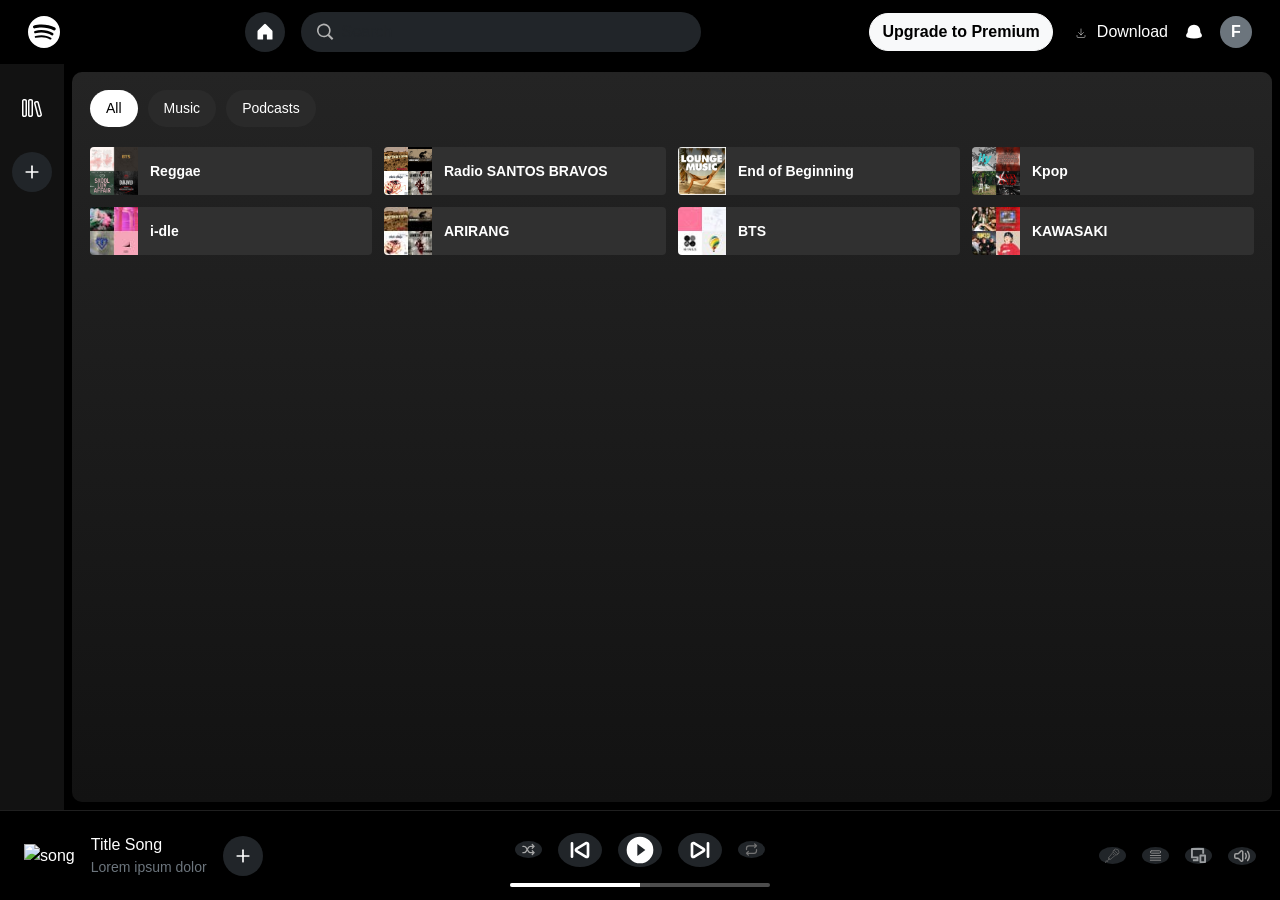
==== index.html @ ae56f664 "start repo" ====
<!doctype html>
<html lang="en">
  <head>
    <meta charset="utf-8" />
    <meta name="viewport" content="width=device-width, initial-scale=1" />
    <title>Spotify Layout</title>
    <link
      href="https://cdn.jsdelivr.net/npm/bootstrap@5.3.8/dist/css/bootstrap.min.css"
      rel="stylesheet"
      integrity="sha384-sRIl4kxILFvY47J16cr9ZwB07vP4J8+LH7qKQnuqkuIAvNWLzeN8tE5YBujZqJLB"
      crossorigin="anonymous"
    />
    <link rel="stylesheet" href="./styles/styles.css" />
  </head>

  <body class="spotify-app">
    <header>
      <nav class="navbar bg-black px-3">
        <div
          class="container-fluid d-flex justify-content-between align-items-center"
        >
          <!-- LEFT -->
          <div class="d-flex align-items-center">
            <a href="#" class="me-3">
              <svg width="32" height="32" fill="#ffffff" viewBox="0 0 16 16">
                <path
                  d="M8 0a8 8 0 1 0 0 16A8 8 0 0 0 8 0m3.669 11.538a.5.5 0 0 1-.686.165c-1.879-1.147-4.243-1.407-7.028-.77a.499.499 0 0 1-.222-.973c3.048-.696 5.662-.397 7.77.892a.5.5 0 0 1 .166.686m.979-2.178a.624.624 0 0 1-.858.205c-2.15-1.321-5.428-1.704-7.972-.932a.625.625 0 0 1-.362-1.194c2.905-.881 6.517-.454 8.986 1.063a.624.624 0 0 1 .206.858m.084-2.268C10.154 5.56 5.9 5.419 3.438 6.166a.748.748 0 1 1-.434-1.432c2.825-.857 7.523-.692 10.492 1.07a.747.747 0 1 1-.764 1.288"
                />
              </svg>
            </a>
          </div>

          <!-- CENTER -->
          <div
            class="d-flex align-items-center flex-grow-1 justify-content-center"
          >
            <div
              class="bg-dark rounded-circle d-flex align-items-center justify-content-center me-3"
              style="width: 40px; height: 40px"
            >
              <svg width="20" height="20" fill="#ffffff" viewBox="0 0 256 256">
                <path
                  d="M224,120v96a8,8,0,0,1-8,8H160a8,8,0,0,1-8-8V164a4,4,0,0,0-4-4H108a4,4,0,0,0-4,4v52a8,8,0,0,1-8,8H40a8,8,0,0,1-8-8V120a16,16,0,0,1,4.69-11.31l80-80a16,16,0,0,1,22.62,0l80,80A16,16,0,0,1,224,120Z"
                />
              </svg>
            </div>

            <div
              class="d-flex align-items-center bg-dark rounded-pill px-3"
              style="width: 400px; height: 40px"
            >
              <svg
                width="18"
                height="18"
                fill="#b3b3b3"
                class="me-2"
                viewBox="0 0 16 16"
              >
                <path
                  d="M11.742 10.344a6.5 6.5 0 1 0-1.397 1.398h-.001l3.85 3.85 1.415-1.414-3.85-3.85zm-5.242 1.156a5 5 0 1 1 0-10 5 5 0 0 1 0 10z"
                />
              </svg>
              <input
                type="search"
                class="form-control bg-transparent border-0 text-white p-0"
                placeholder="Search"
              />
            </div>
          </div>

          <!-- RIGHT -->
          <div class="d-flex align-items-center">
            <button class="btn btn-light rounded-pill me-3 fw-bold">
              Upgrade to Premium
            </button>

            <div class="d-flex align-items-center me-3">
              <span class="me-1">
                <svg
                  xmlns="http://www.w3.org/2000/svg"
                  width="24"
                  height="12"
                  viewBox="0 0 24 24"
                  fill="none"
                  stroke="#ffffff"
                  stroke-width="1"
                  stroke-linecap="round"
                  stroke-linejoin="round"
                >
                  <path d="M4 17v2a2 2 0 0 0 2 2h12a2 2 0 0 0 2 -2v-2" />
                  <path d="M7 11l5 5l5 -5" />
                  <path d="M12 4l0 12" />
                </svg>
              </span>
              <a
                href="#"
                class="text-white text-decoration-none d-flex align-items-center"
              >
                Download
              </a>
            </div>

            <div class="me-3">
              <svg width="20" height="20" fill="#ffffff" viewBox="0 0 24 24">
                <path
                  d="M12 2C7.84 2 4.48 5.36 4.48 9.52c0 1.04-.06 2.02-.68 2.91-.48.68-1.13 1.36-1.26 2.2-.21 1.35.74 2.29 1.9 2.76 4.46 1.79 10.67 1.79 15.13 0 1.16-.47 2.11-1.41 1.9-2.76-.13-.84-.78-1.52-1.26-2.2-.62-.89-.68-1.87-.68-2.91C19.52 5.36 16.16 2 12 2z"
                />
              </svg>
            </div>

            <div
              class="bg-secondary rounded-circle d-flex align-items-center justify-content-center text-white fw-bold"
              style="width: 32px; height: 32px"
            >
              F
            </div>
          </div>
        </div>
      </nav>
    </header>

    <div class="layout">
      <!-- SIDEBAR -->
      <aside class="sidebar">
        <div class="d-flex text-center p-3">
          <svg
            width="24"
            height="24"
            viewBox="0 0 24 24"
            fill="none"
            xmlns="http://www.w3.org/2000/svg"
          >
            <path
              d="M4 3H5C6.05382 3 6.91812 3.8164 6.99451 4.85081L7 5V19C7 20.0538 6.1836 20.9181 5.14919 20.9945L5 21H4C2.94618 21 2.08188 20.1836 2.00549 19.1492L2 19V5C2 3.94618 2.8164 3.08188 3.85081 3.00549L4 3H5H4ZM10 3H11C12.0538 3 12.9181 3.8164 12.9945 4.85081L13 5V19C13 20.0538 12.1836 20.9181 11.1492 20.9945L11 21H10C8.94618 21 8.08188 20.1836 8.00549 19.1492L8 19V5C8 3.94618 8.8164 3.08188 9.85081 3.00549L10 3H11H10ZM16.9743 5.0005C17.8138 5.0005 18.5825 5.5311 18.8643 6.34636L18.9113 6.5025L21.9263 18.2485C22.1888 19.2689 21.613 20.3094 20.6295 20.6402L20.4863 20.6825L19.5173 20.9315C19.3513 20.9735 19.1833 20.9945 19.0193 20.9945C18.1807 20.9945 17.4112 20.463 17.1302 19.6476L17.0833 19.4915L14.0673 7.7465C13.8058 6.72514 14.3807 5.68555 15.3649 5.35484L15.5083 5.3125L16.4763 5.0635C16.6423 5.0205 16.8103 5.0005 16.9743 5.0005ZM5 4.5H4C3.75467 4.5 3.55042 4.67778 3.50806 4.91043L3.5 5V19C3.5 19.2444 3.67699 19.4494 3.91016 19.4919L4 19.5H5C5.24533 19.5 5.44958 19.3222 5.49194 19.0896L5.5 19V5C5.5 4.75556 5.32301 4.55062 5.08984 4.50809L5 4.5ZM11 4.5H10C9.75467 4.5 9.55042 4.67778 9.50806 4.91043L9.5 5V19C9.5 19.2444 9.67699 19.4494 9.91016 19.4919L10 19.5H11C11.2453 19.5 11.4496 19.3222 11.4919 19.0896L11.5 19V5C11.5 4.75556 11.323 4.55062 11.0898 4.50809L11 4.5ZM16.9753 6.5005L16.9119 6.50437L16.8493 6.5165L15.8813 6.7645C15.7063 6.8095 15.6143 6.9275 15.5743 6.9955C15.5431 7.0483 15.4985 7.14718 15.5049 7.27422L15.5203 7.3745L18.5363 19.1185C18.6023 19.3765 18.8333 19.4945 19.0193 19.4945L19.0818 19.4906L19.1443 19.4785L20.1133 19.2295C20.3515 19.1691 20.5052 18.9458 20.4879 18.7102L20.4733 18.6215L17.4583 6.8755C17.3913 6.6185 17.1613 6.5005 16.9753 6.5005Z"
              fill="#ffffff"
            />
          </svg>
        </div>

        <div
          class="bg-dark rounded-circle d-flex align-items-center justify-content-center"
          style="width: 40px; height: 40px"
        >
          <svg
            xmlns="http://www.w3.org/2000/svg"
            width="20"
            height="20"
            viewBox="0 0 24 24"
            fill="none"
            stroke="#ffffff"
            stroke-width="2"
            stroke-linecap="round"
            stroke-linejoin="round"
          >
            <path d="M12 5l0 14" />
            <path d="M5 12l14 0" />
          </svg>
        </div>
      </aside>

      <!-- MAIN CONTENT -->
      <main class="content">
        <section class="filters">
          <button class="btn-Spotify btn-S-White">All</button>
          <button class="btn-Spotify">Music</button>
          <button class="btn-Spotify">Podcasts</button>
        </section>

        <section class="cards-grid">
          <div class="music-card">
            <img
              src="./assets/ab67616d00001e021504edb7a9a5e4e64547fb94ab67616d00001e022666df197eac73ae823e1e67ab67616d00001e02ab9433cc4b9cda9431be879aab67616d00001e02abe7090bc3ae94d741dfaf6b.jpg"
              alt="artist"
            />
            <span>Reggae</span>
          </div>

          <div class="music-card">
            <img
              src="./assets/ab67616d00001e0207bc7d2a745636c356b4d0aaab67616d00001e025f1f51d14e8bea89484ecd1bab67616d00001e02985bf5ede2fe4a048ee85f28ab67616d00001e02e2f039481babe23658fc719a.jpg"
              alt="artist"
            />
            <span>Radio SANTOS BRAVOS</span>
          </div>

          <div class="music-card">
            <img
              src="./assets/ab67706c0000da848a8fc555493a58db7da9fc94.jpg"
              alt="artist"
            />
            <span>End of Beginning</span>
          </div>

          <div class="music-card">
            <img
              src="./assets/ab67616d00001e02180b525bce247f4136a98439ab67616d00001e02b604218e7a03496f7d35e576ab67616d00001e02bbd45c8d36e0e045ef640411ab67616d00001e02c4583f3ad76630879a75450a.jpg"
              alt="artist"
            />
            <span>Kpop</span>
          </div>

          <div class="music-card">
            <img
              src="./assets/assets-spotify/ab67616d00001e0262e6288a5887b95176cca29eab67616d00001e02ac93d8b1bd84fa6b5291ba21ab67616d00001e02dd2c0e8a5d4b0c1e227e4c7bab67616d00001e02ff4ec21d7817138cabcc19bc.jpg"
              alt="artist"
            />
            <span>i-dle</span>
          </div>

          <div class="music-card">
            <img
              src="./assets/assets-spotify/ab67616d00001e0207bc7d2a745636c356b4d0aaab67616d00001e025f1f51d14e8bea89484ecd1bab67616d00001e02985bf5ede2fe4a048ee85f28ab67616d00001e02e2f039481babe23658fc719a.jpg"
              alt="artist"
            />
            <span>ARIRANG</span>
          </div>

          <div class="music-card">
            <img
              src="./assets/assets-spotify/ab67616d00001e0218d0ed4f969b376893f9a38fab67616d00001e02829305487c8f3b96a1d955b3ab67616d00001e028bd5d941f9ced8e7f9c60dd4ab67616d00001e02c6dbc63cf145b4ff6bee3322.jpg"
              alt="artist"
            />
            <span>BTS</span>
          </div>

          <div class="music-card">
            <img
              src="./assets/assets-spotify/ab67616d00001e021c02d013d059077dec33b5f8ab67616d00001e0244de3fd4618260574d905bccab67616d00001e026a1452f9a83c490a4d18ef5aab67616d00001e02cf7e54f668d6a31dd6566f24.jpg"
              alt="artist"
            />
            <span>KAWASAKI</span>
          </div>
        </section>
      </main>
    </div>

    <footer class="player">
      <!-- FOOTER REPRODUCTOR SPOTIFY -->
      <!-- LEFT -->
      <section class="player-left d-flex align-items-center">
        <div class="p-1 m-1">
          <img
            src="./assets/assets-spotify/liked-songs-64.png"
            alt="song"
            width="50"
          />
        </div>

        <div class="d-flex flex-column text-nowrap ms-2">
          <div class="text-white">Title Song</div>
          <div class="text-secondary small">Lorem ipsum dolor</div>
        </div>

        <button
          class="ms-3 bg-dark border-0 rounded-circle d-flex align-items-center justify-content-center"
          style="width: 40px; height: 40px"
        >
          <svg
            xmlns="http://www.w3.org/2000/svg"
            width="20"
            height="20"
            viewBox="0 0 24 24"
            fill="none"
            stroke="#ffffff"
            stroke-width="2"
            stroke-linecap="round"
            stroke-linejoin="round"
          >
            <path d="M12 5l0 14" />
            <path d="M5 12l14 0" />
          </svg>
        </button>
      </section>

      <!-- PLAYERBOX -->
      <section
        class="player-center d-flex flex-column justify-content-center align-items-center"
      >
        <div class="d-flex align-items-center mb-2">
          <button
            class="m-2 bg-dark border-0 rounded-circle d-flex align-items-center justify-content-center"
          >
            <svg
              xmlns="http://www.w3.org/2000/svg"
              width="15"
              height="15"
              viewBox="0 0 24 24"
              style="color: rgb(168, 168, 168)"
            >
              <g fill="currentColor">
                <path
                  d="M21.924 6.617a1 1 0 0 0-.217-.324l-3-3a1 1 0 1 0-1.414 1.414L18.586 6h-3.321a5 5 0 0 0-4.288 2.428l-3.67 6.115A3 3 0 0 1 4.736 16H3a1 1 0 1 0 0 2h1.735a5 5 0 0 0 4.288-2.428l3.67-6.115A3 3 0 0 1 15.264 8h3.32l-1.292 1.293a1 1 0 0 0 1.414 1.414l3-3A1 1 0 0 0 22 7m-.076-.383a1 1 0 0 1 .076.38z"
                ></path>
                <path
                  d="m21.706 17.708l-2.999 3a1 1 0 0 1-1.414-1.415L18.586 18h-3.321a5 5 0 0 1-4.288-2.428l-3.67-6.115A3 3 0 0 0 4.736 8H3a1 1 0 0 1 0-2h1.735a5 5 0 0 1 4.288 2.428l3.67 6.115A3 3 0 0 0 15.264 16h3.32l-1.292-1.293a1 1 0 0 1 1.414-1.414l3 3c.195.194.292.45.293.704V17a1 1 0 0 1-.294.708z"
                ></path>
              </g>
            </svg>
          </button>

          <button
            class="m-2 bg-dark border-0 rounded-circle d-flex align-items-center justify-content-center"
          >
            <svg
              xmlns="http://www.w3.org/2000/svg"
              width="32"
              height="32"
              viewBox="0 0 24 24"
              style="color: rgb(255, 255, 255)"
            >
              <path
                fill="currentColor"
                d="M19 7.766c0-1.554-1.696-2.515-3.029-1.715l-7.056 4.234c-1.295.777-1.295 2.653 0 3.43l7.056 4.234c1.333.8 3.029-.16 3.029-1.715zM9.944 12L17 7.766v8.468zM6 6a1 1 0 0 1 1 1v10a1 1 0 1 1-2 0V7a1 1 0 0 1 1-1"
              ></path>
            </svg>
          </button>

          <button
            class="m-2 bg-dark border-0 rounded-circle d-flex align-items-center justify-content-center"
          >
            <svg
              xmlns="http://www.w3.org/2000/svg"
              width="32"
              height="32"
              viewBox="0 0 24 24"
              style="color: rgb(255, 255, 255)"
            >
              <path
                fill="currentColor"
                d="M12 2a10 10 0 1 0 10 10A10 10 0 0 0 12 2m-2 14.5v-9l6 4.5z"
              ></path>
            </svg>
          </button>

          <button
            class="m-2 bg-dark border-0 rounded-circle d-flex align-items-center justify-content-center"
          >
            <svg
              xmlns="http://www.w3.org/2000/svg"
              width="32"
              height="32"
              viewBox="0 0 24 24"
              style="color: rgb(255, 255, 255)"
            >
              <path
                fill="currentColor"
                d="M5 7.766c0-1.554 1.696-2.515 3.029-1.715l7.056 4.234c1.295.777 1.295 2.653 0 3.43L8.03 17.949c-1.333.8-3.029-.16-3.029-1.715zM14.056 12L7 7.766v8.468zM18 6a1 1 0 0 1 1 1v10a1 1 0 1 1-2 0V7a1 1 0 0 1 1-1"
              ></path>
            </svg>
          </button>

          <button
            class="m-2 bg-dark border-0 rounded-circle d-flex align-items-center justify-content-center"
          >
            <svg
              xmlns="http://www.w3.org/2000/svg"
              width="15"
              height="15"
              viewBox="0 0 24 24"
              style="color: rgb(115, 115, 115)"
            >
              <path
                fill="currentColor"
                d="M20.924 5.617a1 1 0 0 0-.217-.324l-3-3a1 1 0 1 0-1.414 1.414L17.586 5H8a5 5 0 0 0-5 5v2a1 1 0 1 0 2 0v-2a3 3 0 0 1 3-3h9.586l-1.293 1.293a1 1 0 0 0 1.414 1.414l3-3A1 1 0 0 0 21 6m-.076-.383a1 1 0 0 1 .076.38zm-17.848 12a1 1 0 0 0 .217 1.09l3 3a1 1 0 0 0 1.414-1.414L6.414 19H16a5 5 0 0 0 5-5v-2a1 1 0 1 0-2 0v2a3 3 0 0 1-3 3H6.414l1.293-1.293a1 1 0 1 0-1.414-1.414l-3 3m-.217.324a1 1 0 0 1 .215-.322z"
              ></path>
            </svg>
          </button>
        </div>

        <div class="progress" style="width: 260px; height: 4px">
          <div class="progress-bar" style="width: 50%"></div>
        </div>
      </section>

      <!-- RIGHTBOX -->
      <section
        class="player-right d-flex justify-content-end align-items-center"
      >
        <button
          class="m-2 bg-dark border-0 rounded-circle d-flex align-items-center justify-content-center"
        >
          <svg
            xmlns="http://www.w3.org/2000/svg"
            width="15"
            height="15"
            viewBox="0 0 24 24"
            style="color: rgb(112, 112, 112)"
          >
            <g
              fill="none"
              stroke="currentColor"
              stroke-linejoin="round"
              stroke-miterlimit="10"
            >
              <path
                d="m17.476 10.756l1.665.467L22.5 7.864l-1.414-4.95l-4.95-1.414l-3.359 3.359l.467 1.665"
              ></path>
              <path
                d="m17.476 10.756l-8.765 7.361l-2.828-2.828l7.361-8.765m4.232 4.232l-4.232-4.232m1.124-3.256l6.364 6.364"
              ></path>
              <path d="m5.883 15.289l-.354 3.182l3.182-.354"></path>
              <path
                stroke-linecap="round"
                d="M5.529 18.47L4.5 19.5v2l-3-1v2l-1 1M14.015 9.985l-.707.707"
              ></path>
            </g>
          </svg>
        </button>

        <button
          class="m-2 bg-dark border-0 rounded-circle d-flex align-items-center justify-content-center"
        >
          <svg
            xmlns="http://www.w3.org/2000/svg"
            width="15"
            height="15"
            viewBox="0 0 24 24"
            style="color: rgb(143, 143, 143)"
          >
            <path
              fill="none"
              stroke="currentColor"
              stroke-linecap="round"
              stroke-linejoin="round"
              stroke-width="1.5"
              d="M3.75 12h16.5m-16.5 3.75h16.5M3.75 19.5h16.5M5.625 4.5h12.75a1.875 1.875 0 0 1 0 3.75H5.625a1.875 1.875 0 0 1 0-3.75"
            ></path>
          </svg>
        </button>

        <button
          class="m-2 bg-dark border-0 rounded-circle d-flex align-items-center justify-content-center"
        >
          <svg
            xmlns="http://www.w3.org/2000/svg"
            width="15"
            height="15"
            viewBox="0 0 16 16"
            style="color: rgb(155, 158, 161)"
          >
            <g fill="currentColor">
              <path
                d="M1 0a1 1 0 0 0-1 1v9a1 1 0 0 0 1 1h5v1H2v2h6V9H2V2h10v4h2V1a1 1 0 0 0-1-1z"
              ></path>
              <path
                d="M10 7a1 1 0 0 0-1 1v7a1 1 0 0 0 1 1h5a1 1 0 0 0 1-1V8a1 1 0 0 0-1-1zm1 7V9h3v5z"
              ></path>
            </g>
          </svg>
        </button>

        <button
          class="m-2 bg-dark border-0 rounded-circle d-flex align-items-center justify-content-center"
        >
          <svg
            xmlns="http://www.w3.org/2000/svg"
            width="16"
            height="16"
            viewBox="0 0 16 16"
            style="color: rgb(161, 161, 161)"
          >
            <g fill="none">
              <g clip-path="url(#iconifyReact11294)">
                <path
                  fill="currentColor"
                  fill-rule="evenodd"
                  d="M5.06 9.94A1.5 1.5 0 0 0 4 9.5H2a.5.5 0 0 1-.5-.5V7a.5.5 0 0 1 .5-.5h2a1.5 1.5 0 0 0 1.06-.44l2.483-2.482a.268.268 0 0 1 .457.19v8.464a.268.268 0 0 1-.457.19zM2 5h2l2.482-2.482A1.768 1.768 0 0 1 9.5 3.768v8.464a1.768 1.768 0 0 1-3.018 1.25L4 11H2a2 2 0 0 1-2-2V7a2 2 0 0 1 2-2m12.162 8.103c-.265.319-.743.316-1.036.024c-.292-.293-.288-.766-.031-1.09A6.47 6.47 0 0 0 14.5 8a6.47 6.47 0 0 0-1.405-4.037c-.257-.324-.261-.797.031-1.09c.293-.292.771-.294 1.036.024A7.97 7.97 0 0 1 16 8c0 1.94-.69 3.718-1.838 5.103m-2.138-2.135c-.246.333-.726.33-1.019.037s-.284-.764-.06-1.113A3.5 3.5 0 0 0 11.5 8c0-.697-.204-1.347-.555-1.892c-.224-.348-.233-.82.06-1.113s.773-.296 1.02.037C12.637 5.862 13 6.89 13 8a4.98 4.98 0 0 1-.976 2.968"
                  clip-rule="evenodd"
                ></path>
              </g>
              <defs>
                <clipPath id="iconifyReact11294">
                  <path fill="currentColor" d="M0 0h16v16H0z"></path>
                </clipPath>
              </defs>
            </g>
          </svg>
        </button>
      </section>
    </footer>

    <script
      src="https://cdn.jsdelivr.net/npm/bootstrap@5.3.8/dist/js/bootstrap.bundle.min.js"
      integrity="sha384-FKyoEForCGlyvwx9Hj09JcYn3nv7wiPVlz7YYwJrWVcXK/BmnVDxM+D2scQbITxI"
      crossorigin="anonymous"
    ></script>
    <audio id="audio-player"></audio>
  </body>
</html>
---- styles/styles.css ----
body.spotify-app {
  margin: 0;
  background: #000;
  color: #fff;
  font-family: Arial, sans-serif;
  overflow: hidden;
}

.navbar {
  height: 64px;
}

.layout {
  display: flex;
  height: calc(100vh - 64px - 90px);
}

.sidebar {
  width: 64px;
  background: #121212;
  display: flex;
  flex-direction: column;
  align-items: center;
  padding-top: 16px;
  gap: 16px;
}

.content {
  flex: 1;
  margin: 8px;
  background: linear-gradient(180deg, #242424 0%, #121212 100%);
  border-radius: 10px;
  padding: 18px;
  overflow-y: auto;
}

.filters {
  display: flex;
  gap: 10px;
  margin-bottom: 20px;
}

.btn-Spotify {
  border: none;
  border-radius: 999px;
  padding: 8px 16px;
  font-size: 14px;
  color: #fff;
  background: #2a2a2a;
}

.btn-S-White {
  background: #fff;
  color: #000;
}

.cards-grid {
  display: grid;
  grid-template-columns: repeat(4, minmax(220px, 1fr));
  gap: 12px;
}

.music-card {
  height: 48px;
  background: #303030;
  border-radius: 4px;
  display: flex;
  align-items: center;
  overflow: hidden;
  font-weight: 700;
  transition: background 0.2s ease;
}

.music-card:hover {
  background: #3a3a3a;
}

.music-card img {
  width: 48px;
  height: 48px;
  object-fit: cover;
  margin-right: 12px;
}

.music-card span {
  font-size: 14px;
  white-space: nowrap;
  overflow: hidden;
  text-overflow: ellipsis;
}

.player {
  height: 90px;
  background: #000;
  border-top: 1px solid #1f1f1f;
  display: grid;
  grid-template-columns: 1fr 1fr 1fr;
  align-items: center;
  padding: 0 16px;
}

.player-left,
.player-center,
.player-right {
  min-width: 0;
}

.progress {
  background: #4d4d4d;
  border-radius: 999px;
  overflow: hidden;
}

.progress-bar {
  background: #fff;
}
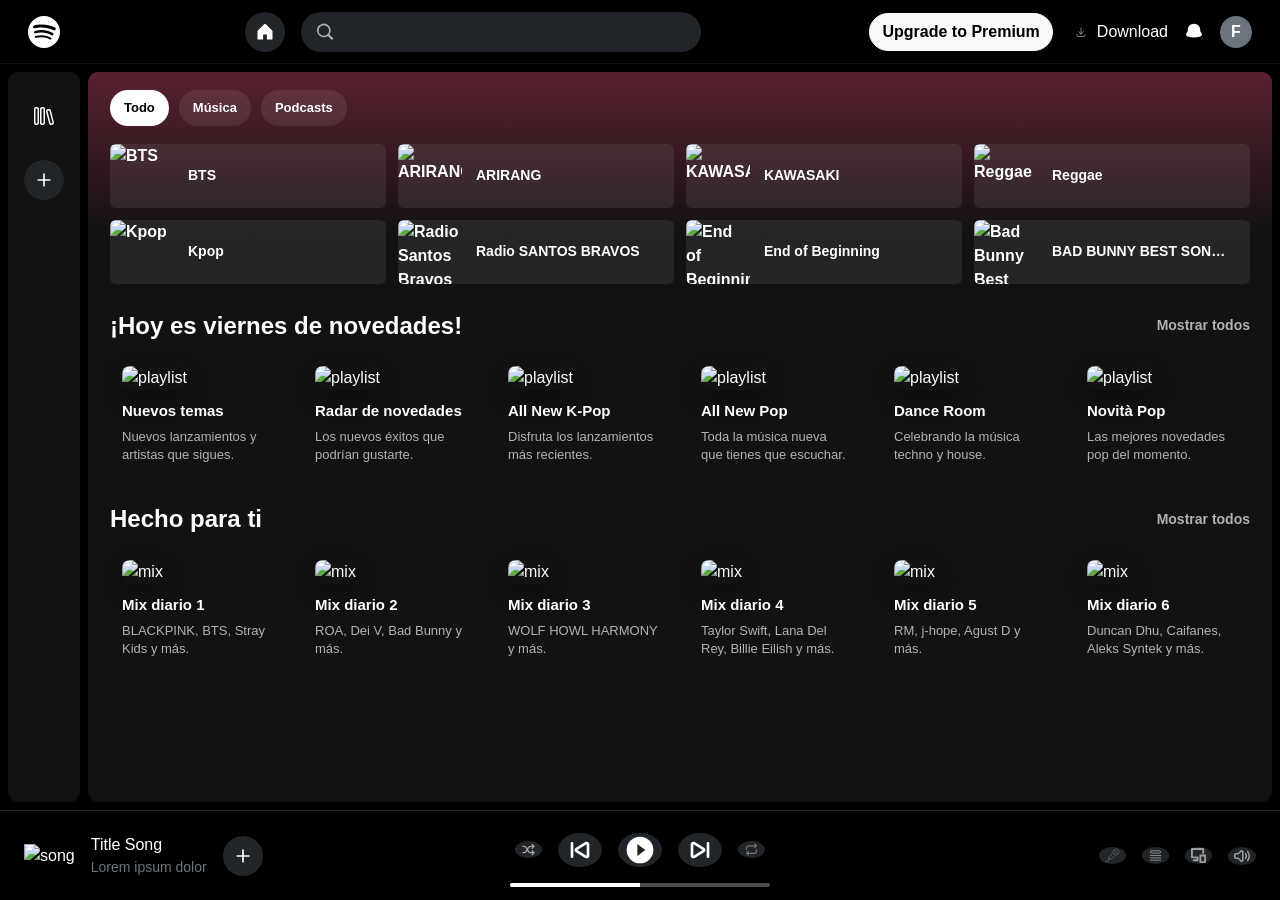
==== commit e4ac337b: "update overlay" ====
--- a/index.html
+++ b/index.html
@@ -161,74 +161,143 @@
       <!-- MAIN CONTENT -->
       <main class="content">
         <section class="filters">
-          <button class="btn-Spotify btn-S-White">All</button>
-          <button class="btn-Spotify">Music</button>
+          <button class="btn-Spotify btn-S-White">Todo</button>
+          <button class="btn-Spotify">Música</button>
           <button class="btn-Spotify">Podcasts</button>
         </section>
 
-        <section class="cards-grid">
-          <div class="music-card">
-            <img
-              src="./assets/ab67616d00001e021504edb7a9a5e4e64547fb94ab67616d00001e022666df197eac73ae823e1e67ab67616d00001e02ab9433cc4b9cda9431be879aab67616d00001e02abe7090bc3ae94d741dfaf6b.jpg"
-              alt="artist"
-            />
+        <!-- QUICK ACCESS -->
+        <section class="quick-access-grid">
+          <div class="quick-card">
+            <img src="./assets/quick1.jpg" alt="BTS" />
+            <span>BTS</span>
+          </div>
+
+          <div class="quick-card">
+            <img src="./assets/quick2.jpg" alt="ARIRANG" />
+            <span>ARIRANG</span>
+          </div>
+
+          <div class="quick-card">
+            <img src="./assets/quick3.jpg" alt="KAWASAKI" />
+            <span>KAWASAKI</span>
+          </div>
+
+          <div class="quick-card">
+            <img src="./assets/quick4.jpg" alt="Reggae" />
             <span>Reggae</span>
           </div>
 
-          <div class="music-card">
-            <img
-              src="./assets/ab67616d00001e0207bc7d2a745636c356b4d0aaab67616d00001e025f1f51d14e8bea89484ecd1bab67616d00001e02985bf5ede2fe4a048ee85f28ab67616d00001e02e2f039481babe23658fc719a.jpg"
-              alt="artist"
-            />
+          <div class="quick-card">
+            <img src="./assets/quick5.jpg" alt="Kpop" />
+            <span>Kpop</span>
+          </div>
+
+          <div class="quick-card">
+            <img src="./assets/quick6.jpg" alt="Radio Santos Bravos" />
             <span>Radio SANTOS BRAVOS</span>
           </div>
 
-          <div class="music-card">
-            <img
-              src="./assets/ab67706c0000da848a8fc555493a58db7da9fc94.jpg"
-              alt="artist"
-            />
+          <div class="quick-card">
+            <img src="./assets/quick7.jpg" alt="End of Beginning" />
             <span>End of Beginning</span>
           </div>
 
-          <div class="music-card">
-            <img
-              src="./assets/ab67616d00001e02180b525bce247f4136a98439ab67616d00001e02b604218e7a03496f7d35e576ab67616d00001e02bbd45c8d36e0e045ef640411ab67616d00001e02c4583f3ad76630879a75450a.jpg"
-              alt="artist"
-            />
-            <span>Kpop</span>
-          </div>
-
-          <div class="music-card">
-            <img
-              src="./assets/assets-spotify/ab67616d00001e0262e6288a5887b95176cca29eab67616d00001e02ac93d8b1bd84fa6b5291ba21ab67616d00001e02dd2c0e8a5d4b0c1e227e4c7bab67616d00001e02ff4ec21d7817138cabcc19bc.jpg"
-              alt="artist"
-            />
-            <span>i-dle</span>
-          </div>
-
-          <div class="music-card">
-            <img
-              src="./assets/assets-spotify/ab67616d00001e0207bc7d2a745636c356b4d0aaab67616d00001e025f1f51d14e8bea89484ecd1bab67616d00001e02985bf5ede2fe4a048ee85f28ab67616d00001e02e2f039481babe23658fc719a.jpg"
-              alt="artist"
-            />
-            <span>ARIRANG</span>
-          </div>
-
-          <div class="music-card">
-            <img
-              src="./assets/assets-spotify/ab67616d00001e0218d0ed4f969b376893f9a38fab67616d00001e02829305487c8f3b96a1d955b3ab67616d00001e028bd5d941f9ced8e7f9c60dd4ab67616d00001e02c6dbc63cf145b4ff6bee3322.jpg"
-              alt="artist"
-            />
-            <span>BTS</span>
-          </div>
-
-          <div class="music-card">
-            <img
-              src="./assets/assets-spotify/ab67616d00001e021c02d013d059077dec33b5f8ab67616d00001e0244de3fd4618260574d905bccab67616d00001e026a1452f9a83c490a4d18ef5aab67616d00001e02cf7e54f668d6a31dd6566f24.jpg"
-              alt="artist"
-            />
-            <span>KAWASAKI</span>
+          <div class="quick-card">
+            <img src="./assets/quick8.jpg" alt="Bad Bunny Best Songs" />
+            <span>BAD BUNNY BEST SONGS 🔥</span>
+          </div>
+        </section>
+
+        <!-- ROW 1 -->
+        <section class="spotify-row">
+          <div class="section-header">
+            <h2>¡Hoy es viernes de novedades!</h2>
+            <a href="#">Mostrar todos</a>
+          </div>
+
+          <div class="playlist-row">
+            <article class="playlist-card">
+              <img src="./assets/card1.jpg" alt="playlist" />
+              <h3>Nuevos temas</h3>
+              <p>Nuevos lanzamientos y artistas que sigues.</p>
+            </article>
+
+            <article class="playlist-card">
+              <img src="./assets/card2.jpg" alt="playlist" />
+              <h3>Radar de novedades</h3>
+              <p>Los nuevos éxitos que podrían gustarte.</p>
+            </article>
+
+            <article class="playlist-card">
+              <img src="./assets/card3.jpg" alt="playlist" />
+              <h3>All New K-Pop</h3>
+              <p>Disfruta los lanzamientos más recientes.</p>
+            </article>
+
+            <article class="playlist-card">
+              <img src="./assets/card4.jpg" alt="playlist" />
+              <h3>All New Pop</h3>
+              <p>Toda la música nueva que tienes que escuchar.</p>
+            </article>
+
+            <article class="playlist-card">
+              <img src="./assets/card5.jpg" alt="playlist" />
+              <h3>Dance Room</h3>
+              <p>Celebrando la música techno y house.</p>
+            </article>
+
+            <article class="playlist-card">
+              <img src="./assets/card6.jpg" alt="playlist" />
+              <h3>Novità Pop</h3>
+              <p>Las mejores novedades pop del momento.</p>
+            </article>
+          </div>
+        </section>
+
+        <!-- ROW 2 -->
+        <section class="spotify-row">
+          <div class="section-header">
+            <h2>Hecho para ti</h2>
+            <a href="#">Mostrar todos</a>
+          </div>
+
+          <div class="playlist-row">
+            <article class="playlist-card">
+              <img src="./assets/mix1.jpg" alt="mix" />
+              <h3>Mix diario 1</h3>
+              <p>BLACKPINK, BTS, Stray Kids y más.</p>
+            </article>
+
+            <article class="playlist-card">
+              <img src="./assets/mix2.jpg" alt="mix" />
+              <h3>Mix diario 2</h3>
+              <p>ROA, Dei V, Bad Bunny y más.</p>
+            </article>
+
+            <article class="playlist-card">
+              <img src="./assets/mix3.jpg" alt="mix" />
+              <h3>Mix diario 3</h3>
+              <p>WOLF HOWL HARMONY y más.</p>
+            </article>
+
+            <article class="playlist-card">
+              <img src="./assets/mix4.jpg" alt="mix" />
+              <h3>Mix diario 4</h3>
+              <p>Taylor Swift, Lana Del Rey, Billie Eilish y más.</p>
+            </article>
+
+            <article class="playlist-card">
+              <img src="./assets/mix5.jpg" alt="mix" />
+              <h3>Mix diario 5</h3>
+              <p>RM, j-hope, Agust D y más.</p>
+            </article>
+
+            <article class="playlist-card">
+              <img src="./assets/mix6.jpg" alt="mix" />
+              <h3>Mix diario 6</h3>
+              <p>Duncan Dhu, Caifanes, Aleks Syntek y más.</p>
+            </article>
           </div>
         </section>
       </main>
--- a/styles/styles.css
+++ b/styles/styles.css
@@ -8,16 +8,21 @@
 
 .navbar {
   height: 64px;
+  border-bottom: 1px solid #101010;
 }
 
 .layout {
   display: flex;
   height: calc(100vh - 64px - 90px);
+  gap: 8px;
+  padding: 8px;
+  box-sizing: border-box;
 }
 
 .sidebar {
-  width: 64px;
+  width: 72px;
   background: #121212;
+  border-radius: 10px;
   display: flex;
   flex-direction: column;
   align-items: center;
@@ -27,26 +32,38 @@
 
 .content {
   flex: 1;
-  margin: 8px;
-  background: linear-gradient(180deg, #242424 0%, #121212 100%);
+  background: linear-gradient(180deg, #5a2130 0%, #121212 22%, #121212 100%);
   border-radius: 10px;
-  padding: 18px;
+  padding: 18px 22px 28px;
   overflow-y: auto;
 }
 
+.content::-webkit-scrollbar {
+  width: 10px;
+}
+
+.content::-webkit-scrollbar-thumb {
+  background: #5a5a5a;
+  border-radius: 10px;
+}
+
 .filters {
   display: flex;
   gap: 10px;
-  margin-bottom: 20px;
+  margin-bottom: 18px;
+  position: sticky;
+  top: 0;
+  z-index: 5;
 }
 
 .btn-Spotify {
   border: none;
   border-radius: 999px;
-  padding: 8px 16px;
-  font-size: 14px;
-  color: #fff;
-  background: #2a2a2a;
+  padding: 8px 14px;
+  font-size: 13px;
+  font-weight: 700;
+  color: #fff;
+  background: rgba(255, 255, 255, 0.08);
 }
 
 .btn-S-White {
@@ -54,39 +71,115 @@
   color: #000;
 }
 
-.cards-grid {
+.quick-access-grid {
   display: grid;
   grid-template-columns: repeat(4, minmax(220px, 1fr));
   gap: 12px;
-}
-
-.music-card {
-  height: 48px;
-  background: #303030;
-  border-radius: 4px;
-  display: flex;
-  align-items: center;
+  margin-bottom: 28px;
+}
+
+.quick-card {
+  display: flex;
+  align-items: center;
+  height: 64px;
+  background: rgba(255, 255, 255, 0.08);
+  border-radius: 6px;
   overflow: hidden;
   font-weight: 700;
   transition: background 0.2s ease;
 }
 
-.music-card:hover {
-  background: #3a3a3a;
-}
-
-.music-card img {
-  width: 48px;
-  height: 48px;
+.quick-card:hover {
+  background: rgba(255, 255, 255, 0.14);
+}
+
+.quick-card img {
+  width: 64px;
+  height: 64px;
   object-fit: cover;
-  margin-right: 12px;
-}
-
-.music-card span {
+  flex-shrink: 0;
+}
+
+.quick-card span {
+  padding: 0 14px;
   font-size: 14px;
   white-space: nowrap;
   overflow: hidden;
   text-overflow: ellipsis;
+}
+
+.spotify-row {
+  margin-bottom: 30px;
+}
+
+.section-header {
+  display: flex;
+  justify-content: space-between;
+  align-items: center;
+  margin-bottom: 14px;
+}
+
+.section-header h2 {
+  margin: 0;
+  font-size: 24px;
+  font-weight: 800;
+}
+
+.section-header a {
+  color: #b3b3b3;
+  text-decoration: none;
+  font-size: 14px;
+  font-weight: 700;
+}
+
+.section-header a:hover {
+  text-decoration: underline;
+  color: #fff;
+}
+
+.playlist-row {
+  display: grid;
+  grid-template-columns: repeat(6, minmax(150px, 1fr));
+  gap: 18px;
+}
+
+.playlist-card {
+  background: transparent;
+  border-radius: 8px;
+  padding: 12px;
+  transition: background 0.2s ease;
+  cursor: pointer;
+}
+
+.playlist-card:hover {
+  background: rgba(255, 255, 255, 0.08);
+}
+
+.playlist-card img {
+  width: 100%;
+  aspect-ratio: 1 / 1;
+  object-fit: cover;
+  border-radius: 8px;
+  margin-bottom: 12px;
+  box-shadow: 0 8px 24px rgba(0, 0, 0, 0.35);
+}
+
+.playlist-card h3 {
+  margin: 0 0 8px;
+  font-size: 15px;
+  font-weight: 700;
+  color: #fff;
+}
+
+.playlist-card p {
+  margin: 0;
+  font-size: 13px;
+  line-height: 1.35;
+  color: #b3b3b3;
+  display: -webkit-box;
+  -webkit-line-clamp: 2;
+  -webkit-box-orient: vertical;
+  overflow: hidden;
 }
 
 .player {
@@ -113,4 +206,4 @@
 
 .progress-bar {
   background: #fff;
-}+}
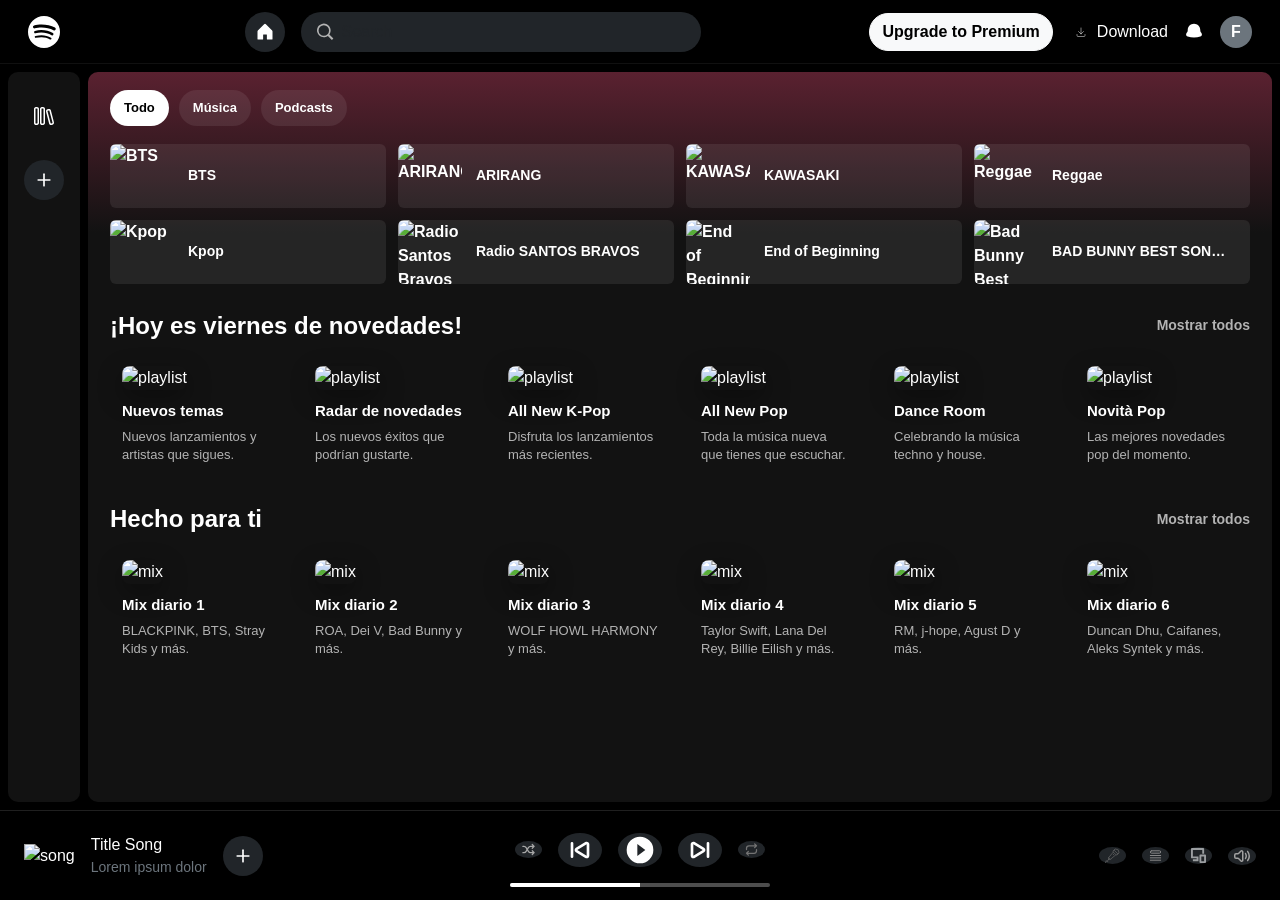
==== commit 3cde7943: "branch paolo" ====
--- a/index.html
+++ b/index.html
@@ -553,6 +553,5 @@
       integrity="sha384-FKyoEForCGlyvwx9Hj09JcYn3nv7wiPVlz7YYwJrWVcXK/BmnVDxM+D2scQbITxI"
       crossorigin="anonymous"
     ></script>
-    <audio id="audio-player"></audio>
   </body>
 </html>
